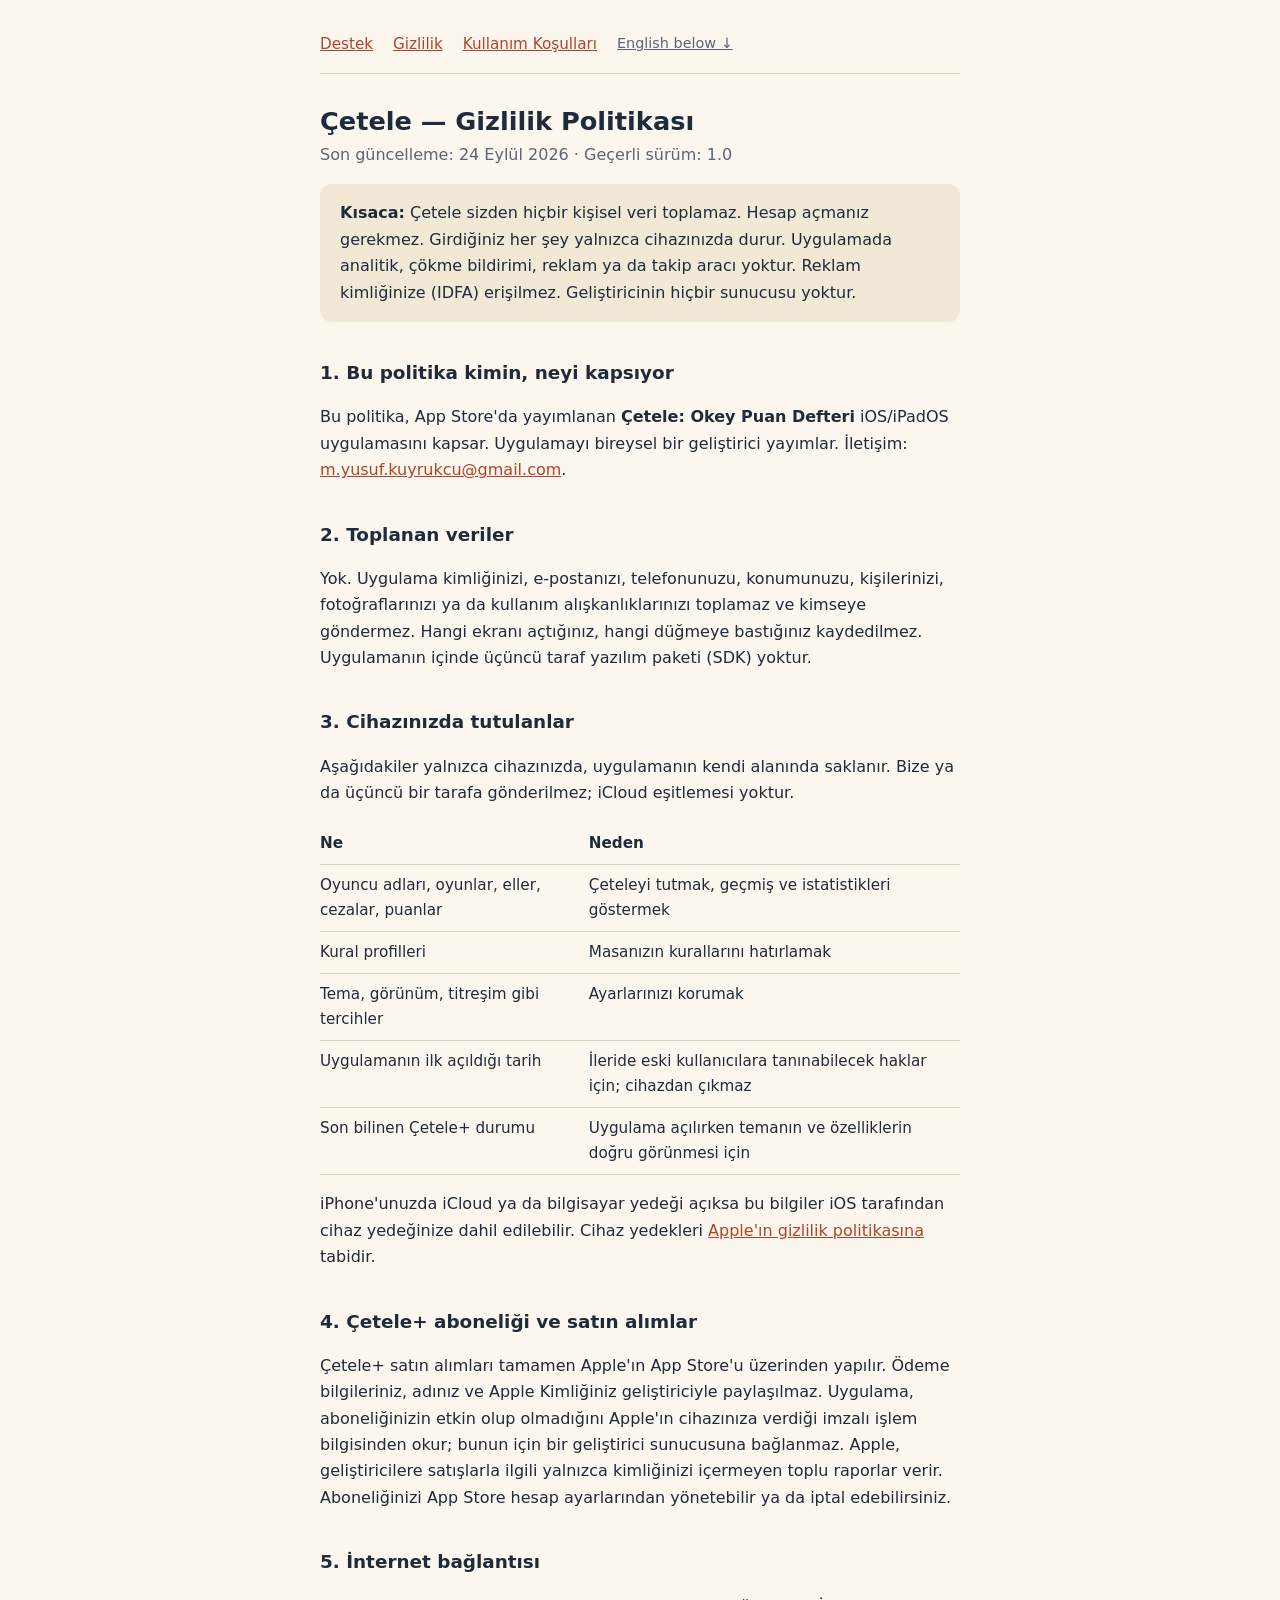
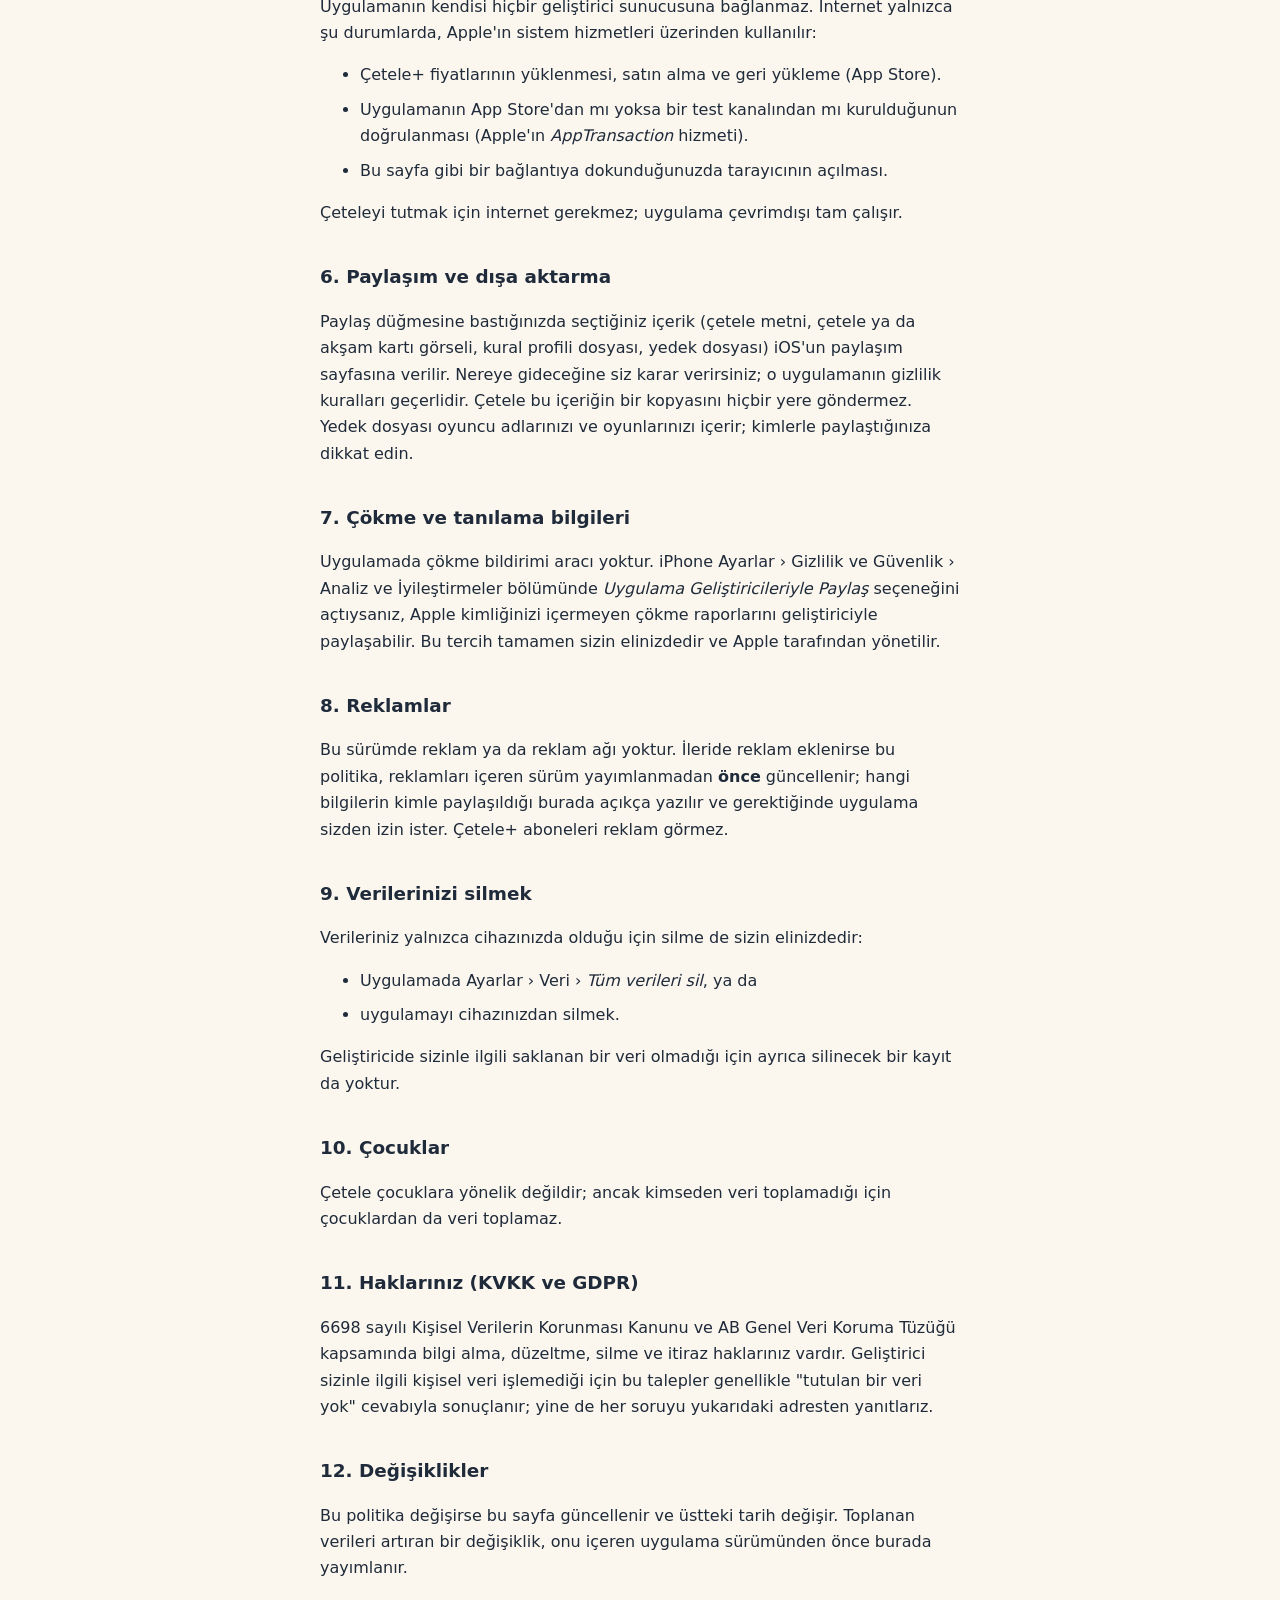
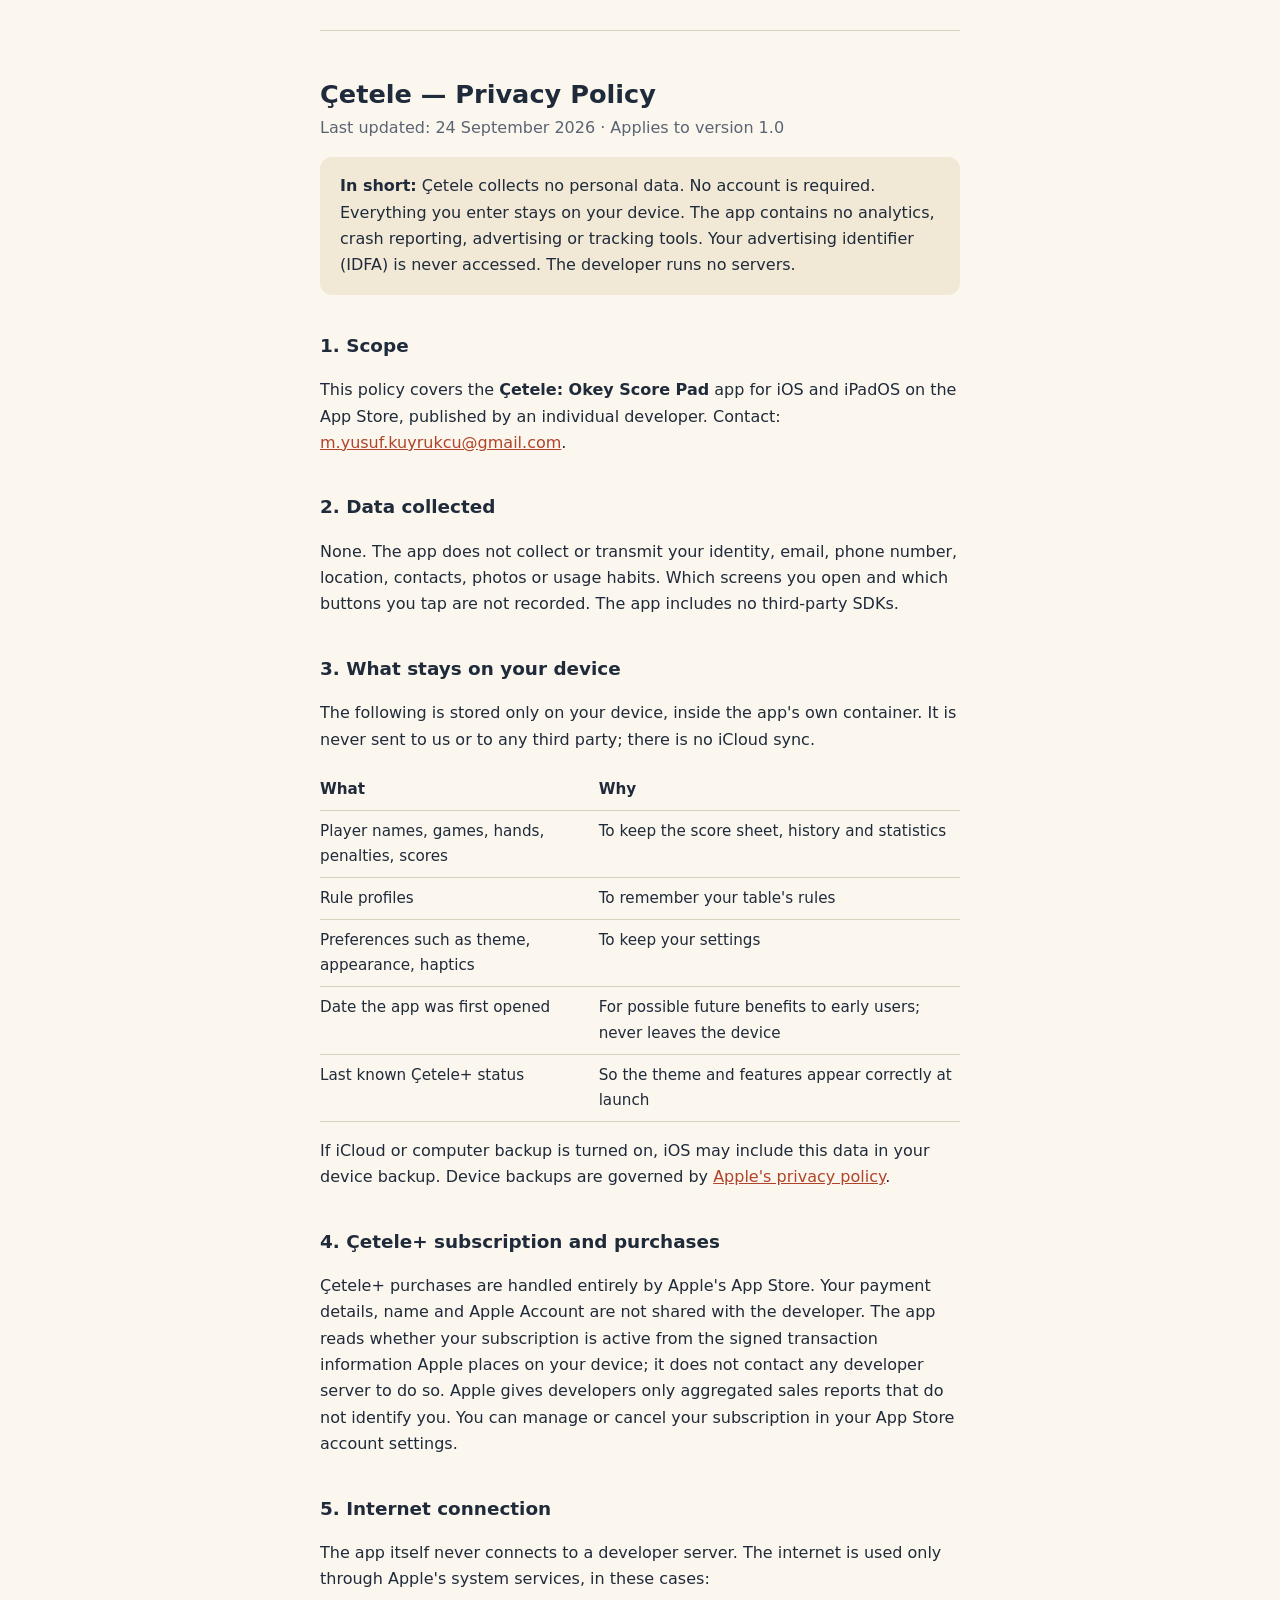
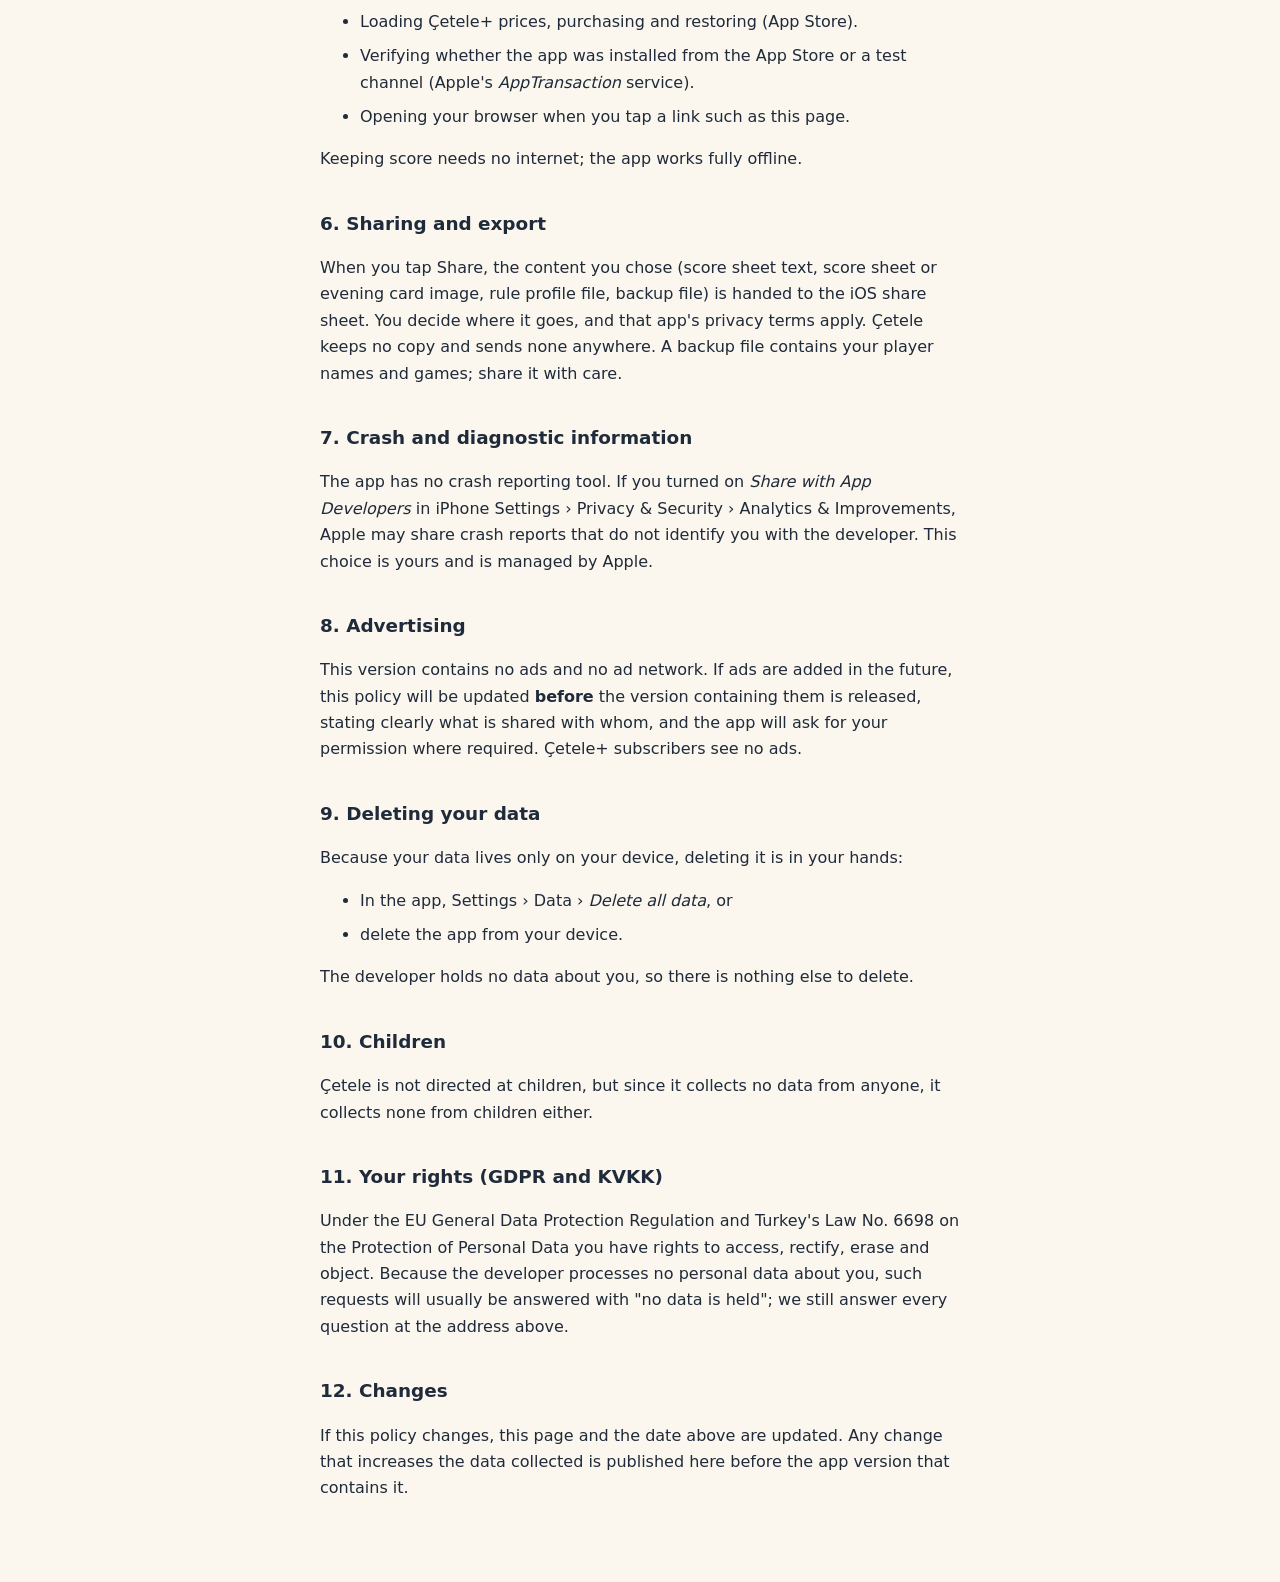
==== privacy.html @ d35238f5 "Çetele destek, gizlilik ve koşullar sayfaları" ====
<!doctype html>
<html lang="tr">
<head>
<meta charset="utf-8">
<meta name="viewport" content="width=device-width, initial-scale=1">
<title>Çetele — Gizlilik Politikası</title>
<link rel="stylesheet" href="stil.css">
</head>
<body>
<main>
<!-- Kaynak: cetele/Yayin/site/. Uygulama davranışı değişirse (ağ, SDK, yeni veri)
     bu sayfa, Yayin/GIZLILIK.md ve App Store gizlilik beyanı birlikte güncellenir. -->

<nav>
  <a href="./">Destek</a>
  <a href="privacy.html">Gizlilik</a>
  <a href="terms.html">Kullanım Koşulları</a>
  <a href="#en" class="dil">English below ↓</a>
</nav>

<h1>Çetele — Gizlilik Politikası</h1>
<p class="tarih">Son güncelleme: 24 Eylül 2026 · Geçerli sürüm: 1.0</p>

<p class="ozet"><strong>Kısaca:</strong> Çetele sizden hiçbir kişisel veri toplamaz.
Hesap açmanız gerekmez. Girdiğiniz her şey yalnızca cihazınızda durur. Uygulamada
analitik, çökme bildirimi, reklam ya da takip aracı yoktur. Reklam kimliğinize (IDFA)
erişilmez. Geliştiricinin hiçbir sunucusu yoktur.</p>

<h2>1. Bu politika kimin, neyi kapsıyor</h2>
<p>Bu politika, App Store'da yayımlanan <strong>Çetele: Okey Puan Defteri</strong>
iOS/iPadOS uygulamasını kapsar. Uygulamayı bireysel bir geliştirici yayımlar.
İletişim: <a href="mailto:m.yusuf.kuyrukcu@gmail.com">m.yusuf.kuyrukcu@gmail.com</a>.</p>

<h2>2. Toplanan veriler</h2>
<p>Yok. Uygulama kimliğinizi, e-postanızı, telefonunuzu, konumunuzu, kişilerinizi,
fotoğraflarınızı ya da kullanım alışkanlıklarınızı toplamaz ve kimseye göndermez.
Hangi ekranı açtığınız, hangi düğmeye bastığınız kaydedilmez. Uygulamanın içinde
üçüncü taraf yazılım paketi (SDK) yoktur.</p>

<h2>3. Cihazınızda tutulanlar</h2>
<p>Aşağıdakiler yalnızca cihazınızda, uygulamanın kendi alanında saklanır. Bize ya da
üçüncü bir tarafa gönderilmez; iCloud eşitlemesi yoktur.</p>
<table>
  <tr><th>Ne</th><th>Neden</th></tr>
  <tr><td>Oyuncu adları, oyunlar, eller, cezalar, puanlar</td><td>Çeteleyi tutmak, geçmiş ve istatistikleri göstermek</td></tr>
  <tr><td>Kural profilleri</td><td>Masanızın kurallarını hatırlamak</td></tr>
  <tr><td>Tema, görünüm, titreşim gibi tercihler</td><td>Ayarlarınızı korumak</td></tr>
  <tr><td>Uygulamanın ilk açıldığı tarih</td><td>İleride eski kullanıcılara tanınabilecek haklar için; cihazdan çıkmaz</td></tr>
  <tr><td>Son bilinen Çetele+ durumu</td><td>Uygulama açılırken temanın ve özelliklerin doğru görünmesi için</td></tr>
</table>
<p>iPhone'unuzda iCloud ya da bilgisayar yedeği açıksa bu bilgiler iOS tarafından
cihaz yedeğinize dahil edilebilir. Cihaz yedekleri
<a href="https://www.apple.com/tr/legal/privacy/">Apple'ın gizlilik politikasına</a> tabidir.</p>

<h2>4. Çetele+ aboneliği ve satın alımlar</h2>
<p>Çetele+ satın alımları tamamen Apple'ın App Store'u üzerinden yapılır. Ödeme
bilgileriniz, adınız ve Apple Kimliğiniz geliştiriciyle paylaşılmaz. Uygulama,
aboneliğinizin etkin olup olmadığını Apple'ın cihazınıza verdiği imzalı işlem
bilgisinden okur; bunun için bir geliştirici sunucusuna bağlanmaz. Apple,
geliştiricilere satışlarla ilgili yalnızca kimliğinizi içermeyen toplu raporlar verir.
Aboneliğinizi App Store hesap ayarlarından yönetebilir ya da iptal edebilirsiniz.</p>

<h2>5. İnternet bağlantısı</h2>
<p>Uygulamanın kendisi hiçbir geliştirici sunucusuna bağlanmaz. İnternet yalnızca şu
durumlarda, Apple'ın sistem hizmetleri üzerinden kullanılır:</p>
<ul>
  <li>Çetele+ fiyatlarının yüklenmesi, satın alma ve geri yükleme (App Store).</li>
  <li>Uygulamanın App Store'dan mı yoksa bir test kanalından mı kurulduğunun
  doğrulanması (Apple'ın <em>AppTransaction</em> hizmeti).</li>
  <li>Bu sayfa gibi bir bağlantıya dokunduğunuzda tarayıcının açılması.</li>
</ul>
<p>Çeteleyi tutmak için internet gerekmez; uygulama çevrimdışı tam çalışır.</p>

<h2>6. Paylaşım ve dışa aktarma</h2>
<p>Paylaş düğmesine bastığınızda seçtiğiniz içerik (çetele metni, çetele ya da akşam
kartı görseli, kural profili dosyası, yedek dosyası) iOS'un paylaşım sayfasına verilir.
Nereye gideceğine siz karar verirsiniz; o uygulamanın gizlilik kuralları geçerlidir.
Çetele bu içeriğin bir kopyasını hiçbir yere göndermez. Yedek dosyası oyuncu adlarınızı
ve oyunlarınızı içerir; kimlerle paylaştığınıza dikkat edin.</p>

<h2>7. Çökme ve tanılama bilgileri</h2>
<p>Uygulamada çökme bildirimi aracı yoktur. iPhone Ayarlar › Gizlilik ve Güvenlik ›
Analiz ve İyileştirmeler bölümünde <em>Uygulama Geliştiricileriyle Paylaş</em>
seçeneğini açtıysanız, Apple kimliğinizi içermeyen çökme raporlarını geliştiriciyle
paylaşabilir. Bu tercih tamamen sizin elinizdedir ve Apple tarafından yönetilir.</p>

<h2>8. Reklamlar</h2>
<p>Bu sürümde reklam ya da reklam ağı yoktur. İleride reklam eklenirse bu politika,
reklamları içeren sürüm yayımlanmadan <strong>önce</strong> güncellenir; hangi
bilgilerin kimle paylaşıldığı burada açıkça yazılır ve gerektiğinde uygulama sizden
izin ister. Çetele+ aboneleri reklam görmez.</p>

<h2>9. Verilerinizi silmek</h2>
<p>Verileriniz yalnızca cihazınızda olduğu için silme de sizin elinizdedir:</p>
<ul>
  <li>Uygulamada Ayarlar › Veri › <em>Tüm verileri sil</em>, ya da</li>
  <li>uygulamayı cihazınızdan silmek.</li>
</ul>
<p>Geliştiricide sizinle ilgili saklanan bir veri olmadığı için ayrıca silinecek bir kayıt da yoktur.</p>

<h2>10. Çocuklar</h2>
<p>Çetele çocuklara yönelik değildir; ancak kimseden veri toplamadığı için çocuklardan
da veri toplamaz.</p>

<h2>11. Haklarınız (KVKK ve GDPR)</h2>
<p>6698 sayılı Kişisel Verilerin Korunması Kanunu ve AB Genel Veri Koruma Tüzüğü
kapsamında bilgi alma, düzeltme, silme ve itiraz haklarınız vardır. Geliştirici sizinle
ilgili kişisel veri işlemediği için bu talepler genellikle "tutulan bir veri yok"
cevabıyla sonuçlanır; yine de her soruyu yukarıdaki adresten yanıtlarız.</p>

<h2>12. Değişiklikler</h2>
<p>Bu politika değişirse bu sayfa güncellenir ve üstteki tarih değişir. Toplanan verileri
artıran bir değişiklik, onu içeren uygulama sürümünden önce burada yayımlanır.</p>

<hr>

<div lang="en" id="en">
<h1>Çetele — Privacy Policy</h1>
<p class="tarih">Last updated: 24 September 2026 · Applies to version 1.0</p>

<p class="ozet"><strong>In short:</strong> Çetele collects no personal data. No account
is required. Everything you enter stays on your device. The app contains no analytics,
crash reporting, advertising or tracking tools. Your advertising identifier (IDFA) is
never accessed. The developer runs no servers.</p>

<h2>1. Scope</h2>
<p>This policy covers the <strong>Çetele: Okey Score Pad</strong> app for iOS and iPadOS
on the App Store, published by an individual developer.
Contact: <a href="mailto:m.yusuf.kuyrukcu@gmail.com">m.yusuf.kuyrukcu@gmail.com</a>.</p>

<h2>2. Data collected</h2>
<p>None. The app does not collect or transmit your identity, email, phone number,
location, contacts, photos or usage habits. Which screens you open and which buttons you
tap are not recorded. The app includes no third-party SDKs.</p>

<h2>3. What stays on your device</h2>
<p>The following is stored only on your device, inside the app's own container. It is
never sent to us or to any third party; there is no iCloud sync.</p>
<table>
  <tr><th>What</th><th>Why</th></tr>
  <tr><td>Player names, games, hands, penalties, scores</td><td>To keep the score sheet, history and statistics</td></tr>
  <tr><td>Rule profiles</td><td>To remember your table's rules</td></tr>
  <tr><td>Preferences such as theme, appearance, haptics</td><td>To keep your settings</td></tr>
  <tr><td>Date the app was first opened</td><td>For possible future benefits to early users; never leaves the device</td></tr>
  <tr><td>Last known Çetele+ status</td><td>So the theme and features appear correctly at launch</td></tr>
</table>
<p>If iCloud or computer backup is turned on, iOS may include this data in your device
backup. Device backups are governed by
<a href="https://www.apple.com/legal/privacy/">Apple's privacy policy</a>.</p>

<h2>4. Çetele+ subscription and purchases</h2>
<p>Çetele+ purchases are handled entirely by Apple's App Store. Your payment details, name
and Apple Account are not shared with the developer. The app reads whether your
subscription is active from the signed transaction information Apple places on your
device; it does not contact any developer server to do so. Apple gives developers only
aggregated sales reports that do not identify you. You can manage or cancel your
subscription in your App Store account settings.</p>

<h2>5. Internet connection</h2>
<p>The app itself never connects to a developer server. The internet is used only through
Apple's system services, in these cases:</p>
<ul>
  <li>Loading Çetele+ prices, purchasing and restoring (App Store).</li>
  <li>Verifying whether the app was installed from the App Store or a test channel
  (Apple's <em>AppTransaction</em> service).</li>
  <li>Opening your browser when you tap a link such as this page.</li>
</ul>
<p>Keeping score needs no internet; the app works fully offline.</p>

<h2>6. Sharing and export</h2>
<p>When you tap Share, the content you chose (score sheet text, score sheet or evening card
image, rule profile file, backup file) is handed to the iOS share sheet. You decide where it
goes, and that app's privacy terms apply. Çetele keeps no copy and sends none anywhere. A
backup file contains your player names and games; share it with care.</p>

<h2>7. Crash and diagnostic information</h2>
<p>The app has no crash reporting tool. If you turned on <em>Share with App Developers</em>
in iPhone Settings › Privacy &amp; Security › Analytics &amp; Improvements, Apple may share
crash reports that do not identify you with the developer. This choice is yours and is
managed by Apple.</p>

<h2>8. Advertising</h2>
<p>This version contains no ads and no ad network. If ads are added in the future, this
policy will be updated <strong>before</strong> the version containing them is released,
stating clearly what is shared with whom, and the app will ask for your permission where
required. Çetele+ subscribers see no ads.</p>

<h2>9. Deleting your data</h2>
<p>Because your data lives only on your device, deleting it is in your hands:</p>
<ul>
  <li>In the app, Settings › Data › <em>Delete all data</em>, or</li>
  <li>delete the app from your device.</li>
</ul>
<p>The developer holds no data about you, so there is nothing else to delete.</p>

<h2>10. Children</h2>
<p>Çetele is not directed at children, but since it collects no data from anyone, it
collects none from children either.</p>

<h2>11. Your rights (GDPR and KVKK)</h2>
<p>Under the EU General Data Protection Regulation and Turkey's Law No. 6698 on the
Protection of Personal Data you have rights to access, rectify, erase and object. Because
the developer processes no personal data about you, such requests will usually be answered
with "no data is held"; we still answer every question at the address above.</p>

<h2>12. Changes</h2>
<p>If this policy changes, this page and the date above are updated. Any change that
increases the data collected is published here before the app version that contains it.</p>
</div>
</main>
</body>
</html>
---- stil.css ----
/* Çetele destek sayfaları — defter kâğıdı tonları, açık/koyu. */
:root {
  --kagit: #fbf7ee; --metin: #1f2a3a; --ikincil: #5b6474; --cizgi: #d9d0bd;
  --vurgu: #b0442b; --kutu: #f1e9d6;
  color-scheme: light dark;
}
@media (prefers-color-scheme: dark) {
  :root { --kagit: #1c1a17; --metin: #ece6d8; --ikincil: #a8a192; --cizgi: #3a362f;
          --vurgu: #e2805f; --kutu: #29251f; }
}
* { box-sizing: border-box; }
body { background: var(--kagit); color: var(--metin); margin: 0;
       font: 16px/1.65 -apple-system, BlinkMacSystemFont, "Segoe UI", system-ui, sans-serif; }
main { max-width: 42rem; margin: 0 auto; padding: 2rem 16px 4rem; }
nav { display: flex; flex-wrap: wrap; gap: .25rem 1.25rem; font-size: .95rem;
      padding-bottom: 1rem; border-bottom: 1px solid var(--cizgi); }
h1 { font-size: 1.6rem; line-height: 1.25; margin: 2rem 0 .25rem; }
h2 { font-size: 1.15rem; margin-top: 2.25rem; }
.tarih { color: var(--ikincil); margin-top: 0; }
.ozet { padding: 1rem 1.25rem; border-radius: 12px; background: var(--kutu); }
table { width: 100%; border-collapse: collapse; font-size: .95rem; }
th, td { text-align: left; vertical-align: top; padding: .5rem .5rem .5rem 0;
         border-bottom: 1px solid var(--cizgi); }
dt { font-weight: 600; margin-top: 1.25rem; }
dd { margin: .25rem 0 0; }
li { margin-bottom: .5rem; }
hr { border: 0; border-top: 1px solid var(--cizgi); margin: 3rem 0; }
a { color: var(--vurgu); }
.dil { font-size: .9rem; color: var(--ikincil); }
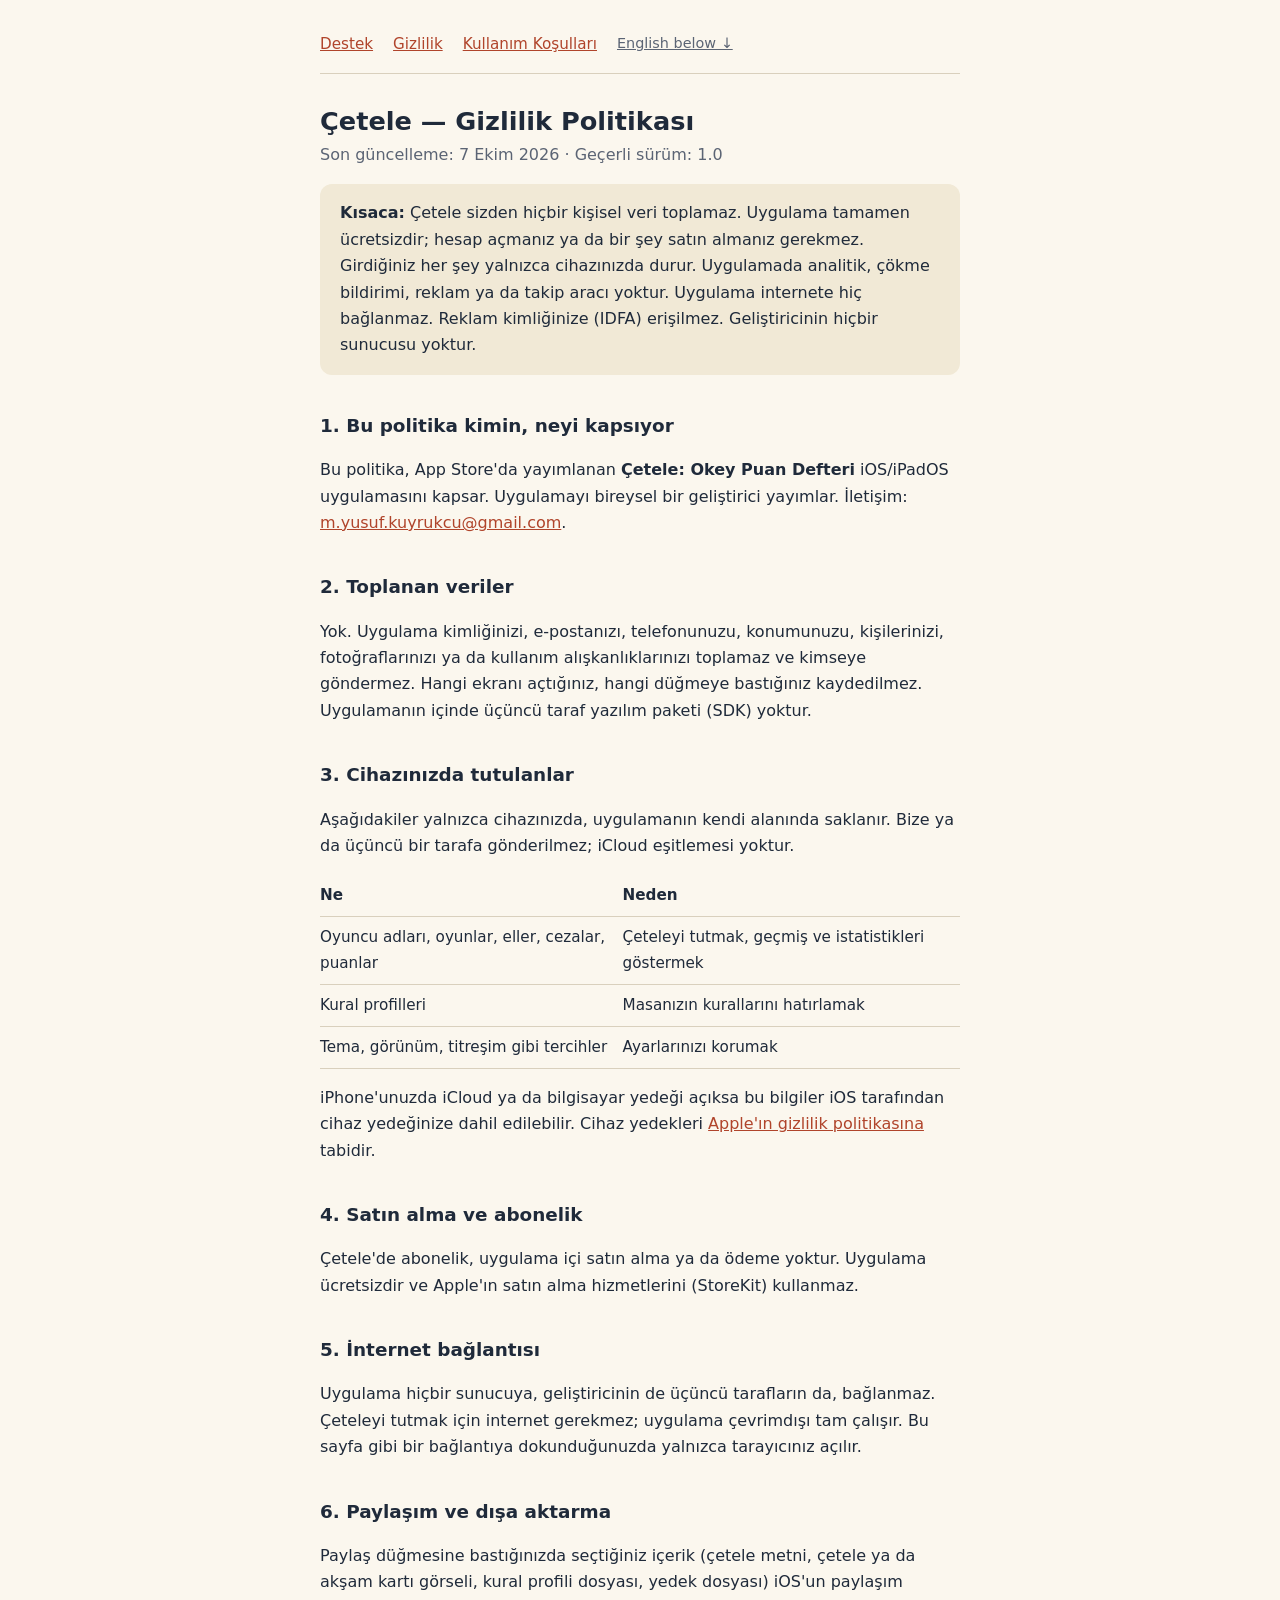
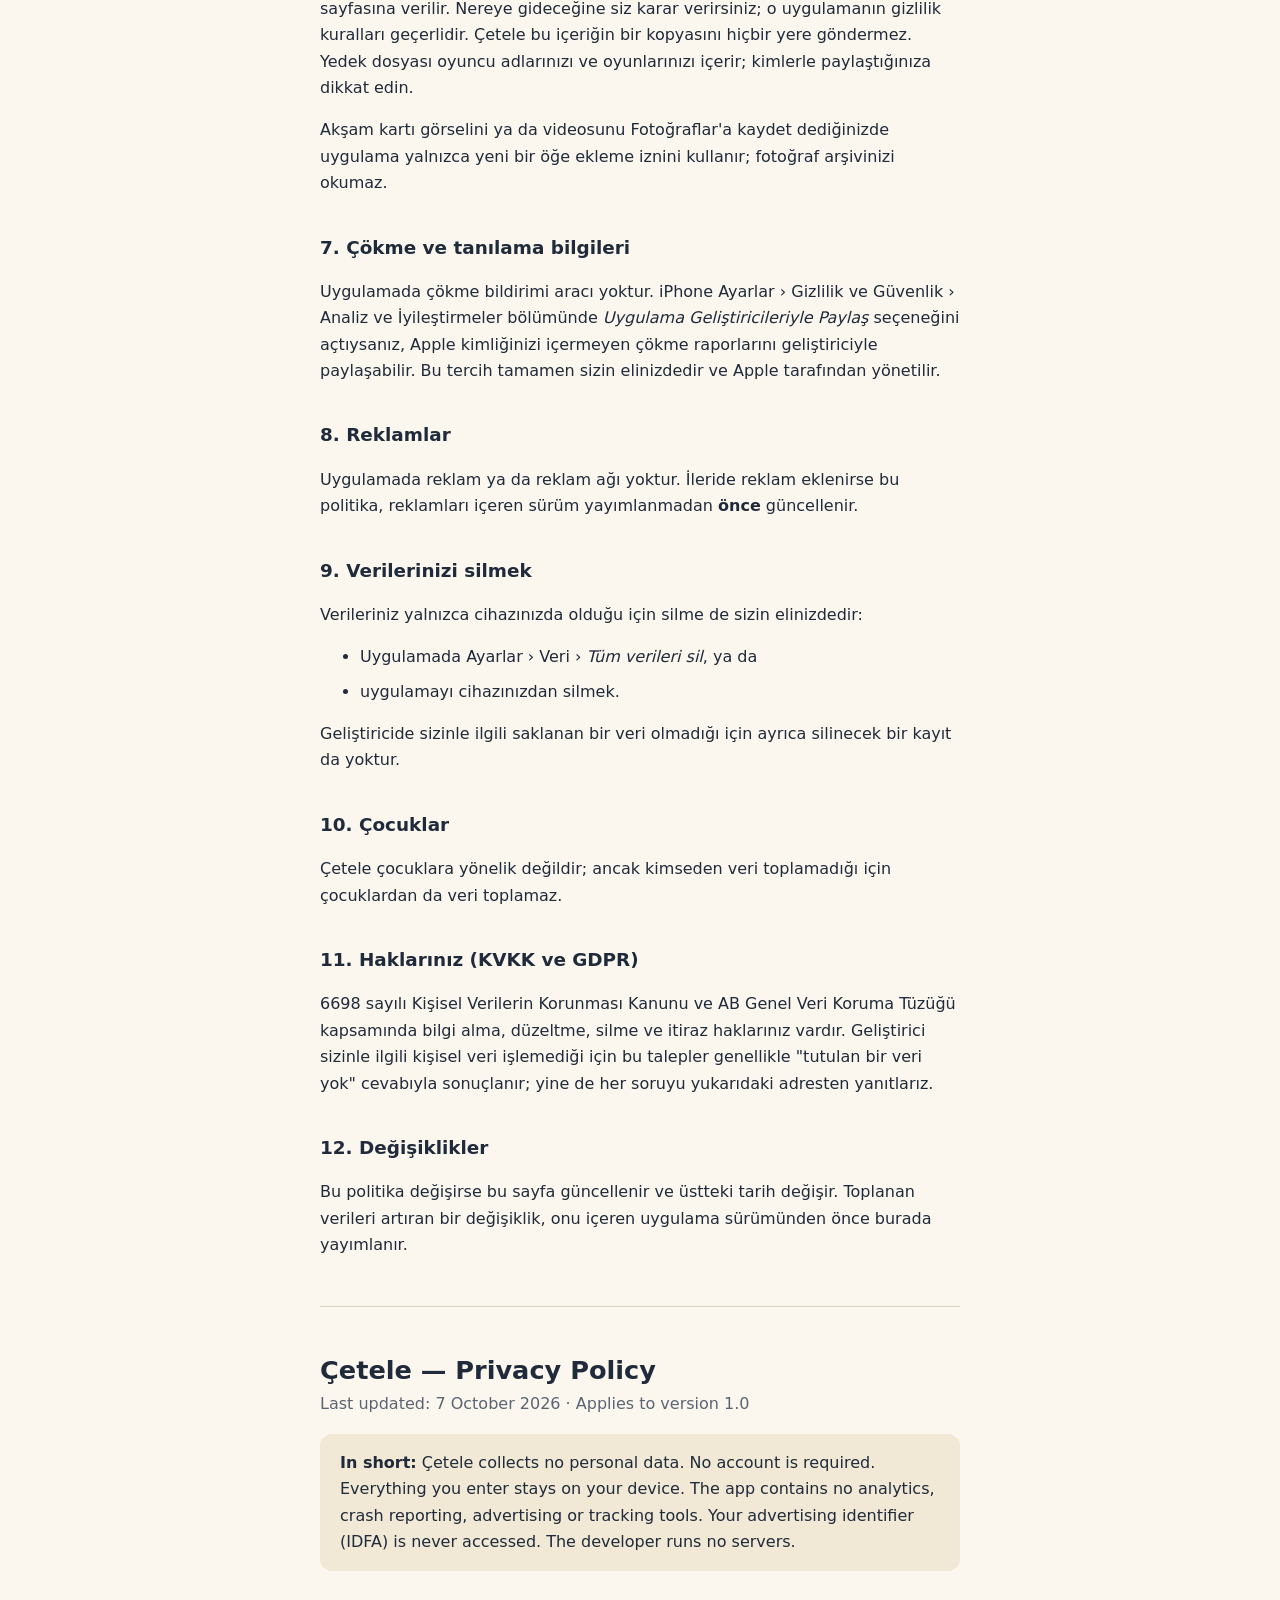
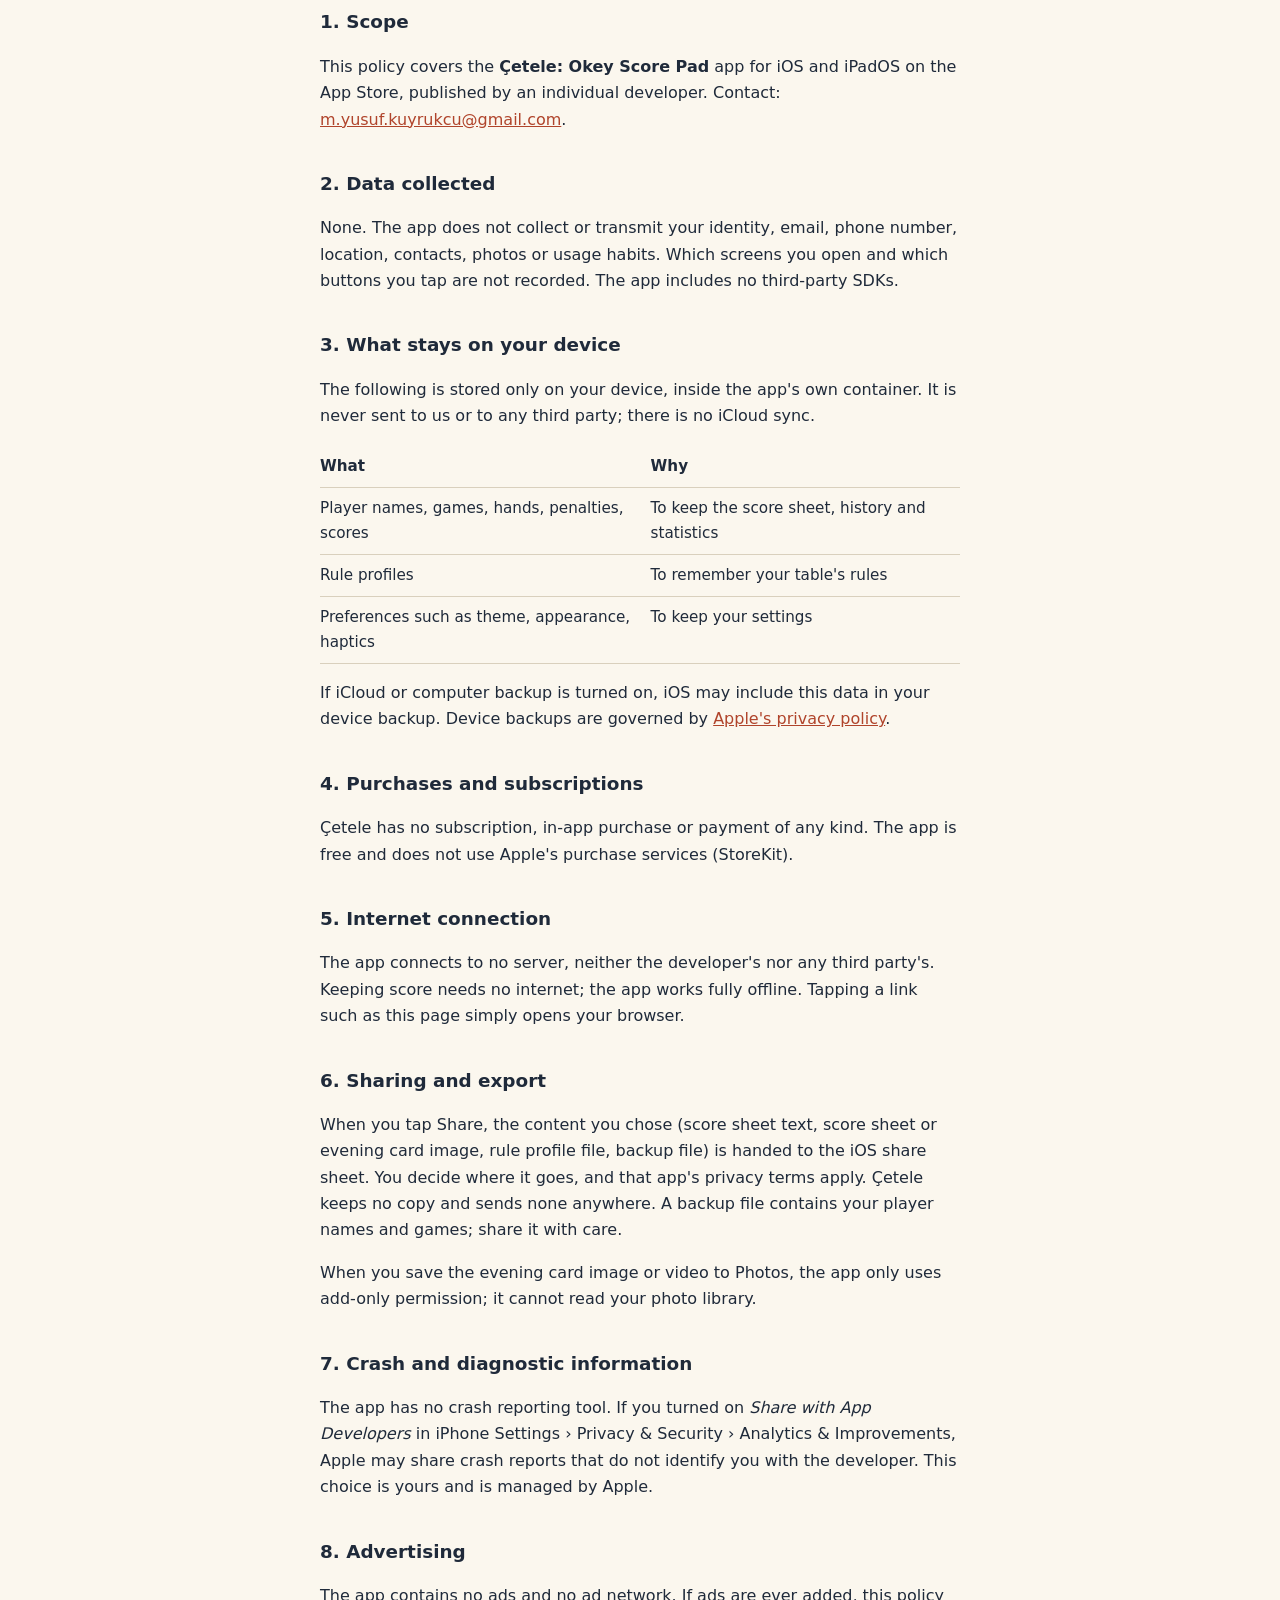
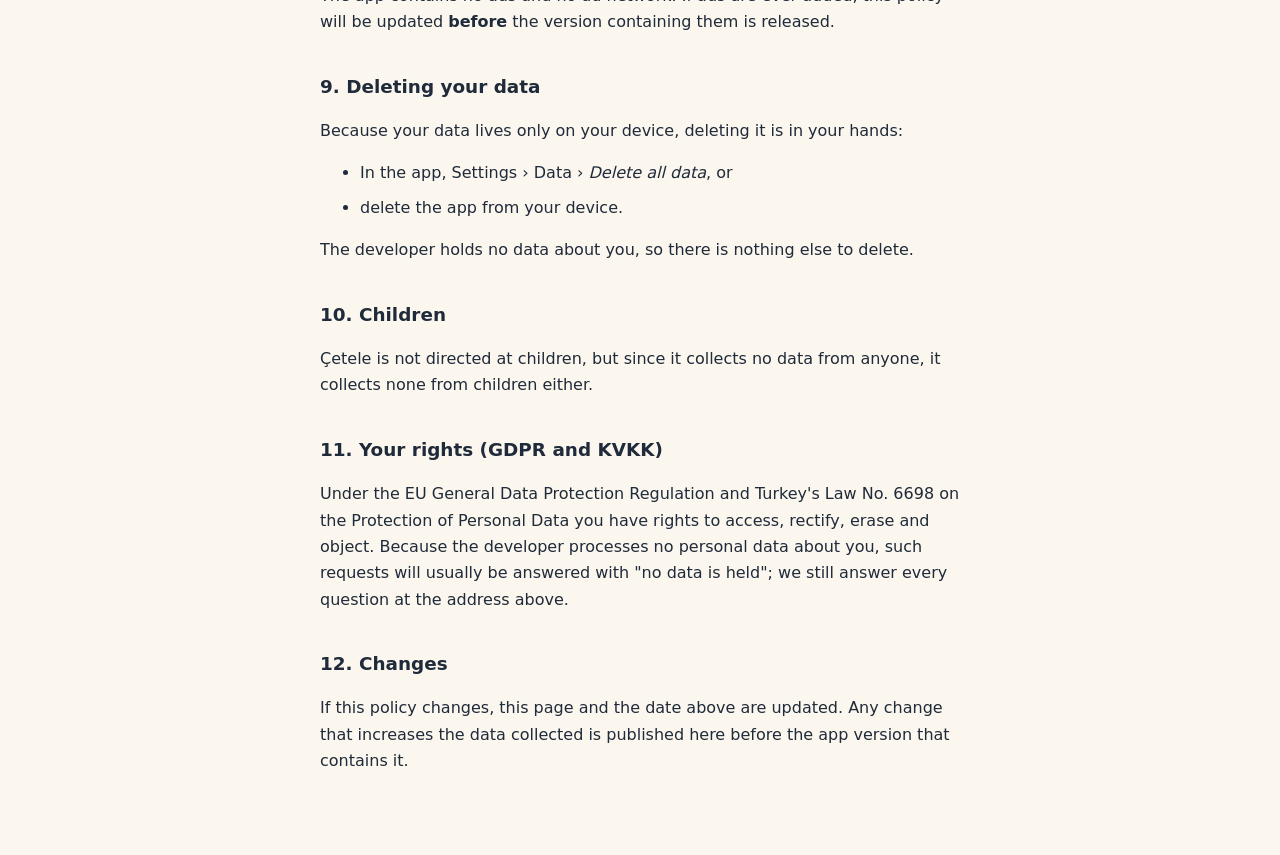
==== commit ebc0756b: "Çetele tamamen ücretsiz: abonelik metinleri kaldırıldı, gizlilik ve koşullar güncellendi" ====
--- a/privacy.html
+++ b/privacy.html
@@ -19,11 +19,11 @@
 </nav>
 
 <h1>Çetele — Gizlilik Politikası</h1>
-<p class="tarih">Son güncelleme: 24 Eylül 2026 · Geçerli sürüm: 1.0</p>
+<p class="tarih">Son güncelleme: 7 Ekim 2026 · Geçerli sürüm: 1.0</p>
 
 <p class="ozet"><strong>Kısaca:</strong> Çetele sizden hiçbir kişisel veri toplamaz.
-Hesap açmanız gerekmez. Girdiğiniz her şey yalnızca cihazınızda durur. Uygulamada
-analitik, çökme bildirimi, reklam ya da takip aracı yoktur. Reklam kimliğinize (IDFA)
+Uygulama tamamen ücretsizdir; hesap açmanız ya da bir şey satın almanız gerekmez. Girdiğiniz her şey yalnızca cihazınızda durur. Uygulamada
+analitik, çökme bildirimi, reklam ya da takip aracı yoktur. Uygulama internete hiç bağlanmaz. Reklam kimliğinize (IDFA)
 erişilmez. Geliştiricinin hiçbir sunucusu yoktur.</p>
 
 <h2>1. Bu politika kimin, neyi kapsıyor</h2>
@@ -45,31 +45,19 @@
   <tr><td>Oyuncu adları, oyunlar, eller, cezalar, puanlar</td><td>Çeteleyi tutmak, geçmiş ve istatistikleri göstermek</td></tr>
   <tr><td>Kural profilleri</td><td>Masanızın kurallarını hatırlamak</td></tr>
   <tr><td>Tema, görünüm, titreşim gibi tercihler</td><td>Ayarlarınızı korumak</td></tr>
-  <tr><td>Uygulamanın ilk açıldığı tarih</td><td>İleride eski kullanıcılara tanınabilecek haklar için; cihazdan çıkmaz</td></tr>
-  <tr><td>Son bilinen Çetele+ durumu</td><td>Uygulama açılırken temanın ve özelliklerin doğru görünmesi için</td></tr>
 </table>
 <p>iPhone'unuzda iCloud ya da bilgisayar yedeği açıksa bu bilgiler iOS tarafından
 cihaz yedeğinize dahil edilebilir. Cihaz yedekleri
 <a href="https://www.apple.com/tr/legal/privacy/">Apple'ın gizlilik politikasına</a> tabidir.</p>
 
-<h2>4. Çetele+ aboneliği ve satın alımlar</h2>
-<p>Çetele+ satın alımları tamamen Apple'ın App Store'u üzerinden yapılır. Ödeme
-bilgileriniz, adınız ve Apple Kimliğiniz geliştiriciyle paylaşılmaz. Uygulama,
-aboneliğinizin etkin olup olmadığını Apple'ın cihazınıza verdiği imzalı işlem
-bilgisinden okur; bunun için bir geliştirici sunucusuna bağlanmaz. Apple,
-geliştiricilere satışlarla ilgili yalnızca kimliğinizi içermeyen toplu raporlar verir.
-Aboneliğinizi App Store hesap ayarlarından yönetebilir ya da iptal edebilirsiniz.</p>
+<h2>4. Satın alma ve abonelik</h2>
+<p>Çetele'de abonelik, uygulama içi satın alma ya da ödeme yoktur. Uygulama ücretsizdir ve
+Apple'ın satın alma hizmetlerini (StoreKit) kullanmaz.</p>
 
 <h2>5. İnternet bağlantısı</h2>
-<p>Uygulamanın kendisi hiçbir geliştirici sunucusuna bağlanmaz. İnternet yalnızca şu
-durumlarda, Apple'ın sistem hizmetleri üzerinden kullanılır:</p>
-<ul>
-  <li>Çetele+ fiyatlarının yüklenmesi, satın alma ve geri yükleme (App Store).</li>
-  <li>Uygulamanın App Store'dan mı yoksa bir test kanalından mı kurulduğunun
-  doğrulanması (Apple'ın <em>AppTransaction</em> hizmeti).</li>
-  <li>Bu sayfa gibi bir bağlantıya dokunduğunuzda tarayıcının açılması.</li>
-</ul>
-<p>Çeteleyi tutmak için internet gerekmez; uygulama çevrimdışı tam çalışır.</p>
+<p>Uygulama hiçbir sunucuya, geliştiricinin de üçüncü tarafların da, bağlanmaz.
+Çeteleyi tutmak için internet gerekmez; uygulama çevrimdışı tam çalışır. Bu sayfa gibi bir
+bağlantıya dokunduğunuzda yalnızca tarayıcınız açılır.</p>
 
 <h2>6. Paylaşım ve dışa aktarma</h2>
 <p>Paylaş düğmesine bastığınızda seçtiğiniz içerik (çetele metni, çetele ya da akşam
@@ -77,6 +65,8 @@
 Nereye gideceğine siz karar verirsiniz; o uygulamanın gizlilik kuralları geçerlidir.
 Çetele bu içeriğin bir kopyasını hiçbir yere göndermez. Yedek dosyası oyuncu adlarınızı
 ve oyunlarınızı içerir; kimlerle paylaştığınıza dikkat edin.</p>
+<p>Akşam kartı görselini ya da videosunu Fotoğraflar'a kaydet dediğinizde uygulama yalnızca
+yeni bir öğe ekleme iznini kullanır; fotoğraf arşivinizi okumaz.</p>
 
 <h2>7. Çökme ve tanılama bilgileri</h2>
 <p>Uygulamada çökme bildirimi aracı yoktur. iPhone Ayarlar › Gizlilik ve Güvenlik ›
@@ -85,10 +75,8 @@
 paylaşabilir. Bu tercih tamamen sizin elinizdedir ve Apple tarafından yönetilir.</p>
 
 <h2>8. Reklamlar</h2>
-<p>Bu sürümde reklam ya da reklam ağı yoktur. İleride reklam eklenirse bu politika,
-reklamları içeren sürüm yayımlanmadan <strong>önce</strong> güncellenir; hangi
-bilgilerin kimle paylaşıldığı burada açıkça yazılır ve gerektiğinde uygulama sizden
-izin ister. Çetele+ aboneleri reklam görmez.</p>
+<p>Uygulamada reklam ya da reklam ağı yoktur. İleride reklam eklenirse bu politika,
+reklamları içeren sürüm yayımlanmadan <strong>önce</strong> güncellenir.</p>
 
 <h2>9. Verilerinizi silmek</h2>
 <p>Verileriniz yalnızca cihazınızda olduğu için silme de sizin elinizdedir:</p>
@@ -116,7 +104,7 @@
 
 <div lang="en" id="en">
 <h1>Çetele — Privacy Policy</h1>
-<p class="tarih">Last updated: 24 September 2026 · Applies to version 1.0</p>
+<p class="tarih">Last updated: 7 October 2026 · Applies to version 1.0</p>
 
 <p class="ozet"><strong>In short:</strong> Çetele collects no personal data. No account
 is required. Everything you enter stays on your device. The app contains no analytics,
@@ -141,37 +129,27 @@
   <tr><td>Player names, games, hands, penalties, scores</td><td>To keep the score sheet, history and statistics</td></tr>
   <tr><td>Rule profiles</td><td>To remember your table's rules</td></tr>
   <tr><td>Preferences such as theme, appearance, haptics</td><td>To keep your settings</td></tr>
-  <tr><td>Date the app was first opened</td><td>For possible future benefits to early users; never leaves the device</td></tr>
-  <tr><td>Last known Çetele+ status</td><td>So the theme and features appear correctly at launch</td></tr>
 </table>
 <p>If iCloud or computer backup is turned on, iOS may include this data in your device
 backup. Device backups are governed by
 <a href="https://www.apple.com/legal/privacy/">Apple's privacy policy</a>.</p>
 
-<h2>4. Çetele+ subscription and purchases</h2>
-<p>Çetele+ purchases are handled entirely by Apple's App Store. Your payment details, name
-and Apple Account are not shared with the developer. The app reads whether your
-subscription is active from the signed transaction information Apple places on your
-device; it does not contact any developer server to do so. Apple gives developers only
-aggregated sales reports that do not identify you. You can manage or cancel your
-subscription in your App Store account settings.</p>
+<h2>4. Purchases and subscriptions</h2>
+<p>Çetele has no subscription, in-app purchase or payment of any kind. The app is free and
+does not use Apple's purchase services (StoreKit).</p>
 
 <h2>5. Internet connection</h2>
-<p>The app itself never connects to a developer server. The internet is used only through
-Apple's system services, in these cases:</p>
-<ul>
-  <li>Loading Çetele+ prices, purchasing and restoring (App Store).</li>
-  <li>Verifying whether the app was installed from the App Store or a test channel
-  (Apple's <em>AppTransaction</em> service).</li>
-  <li>Opening your browser when you tap a link such as this page.</li>
-</ul>
-<p>Keeping score needs no internet; the app works fully offline.</p>
+<p>The app connects to no server, neither the developer's nor any third party's. Keeping
+score needs no internet; the app works fully offline. Tapping a link such as this page
+simply opens your browser.</p>
 
 <h2>6. Sharing and export</h2>
 <p>When you tap Share, the content you chose (score sheet text, score sheet or evening card
 image, rule profile file, backup file) is handed to the iOS share sheet. You decide where it
 goes, and that app's privacy terms apply. Çetele keeps no copy and sends none anywhere. A
 backup file contains your player names and games; share it with care.</p>
+<p>When you save the evening card image or video to Photos, the app only uses add-only
+permission; it cannot read your photo library.</p>
 
 <h2>7. Crash and diagnostic information</h2>
 <p>The app has no crash reporting tool. If you turned on <em>Share with App Developers</em>
@@ -180,10 +158,8 @@
 managed by Apple.</p>
 
 <h2>8. Advertising</h2>
-<p>This version contains no ads and no ad network. If ads are added in the future, this
-policy will be updated <strong>before</strong> the version containing them is released,
-stating clearly what is shared with whom, and the app will ask for your permission where
-required. Çetele+ subscribers see no ads.</p>
+<p>The app contains no ads and no ad network. If ads are ever added, this policy will be
+updated <strong>before</strong> the version containing them is released.</p>
 
 <h2>9. Deleting your data</h2>
 <p>Because your data lives only on your device, deleting it is in your hands:</p>
